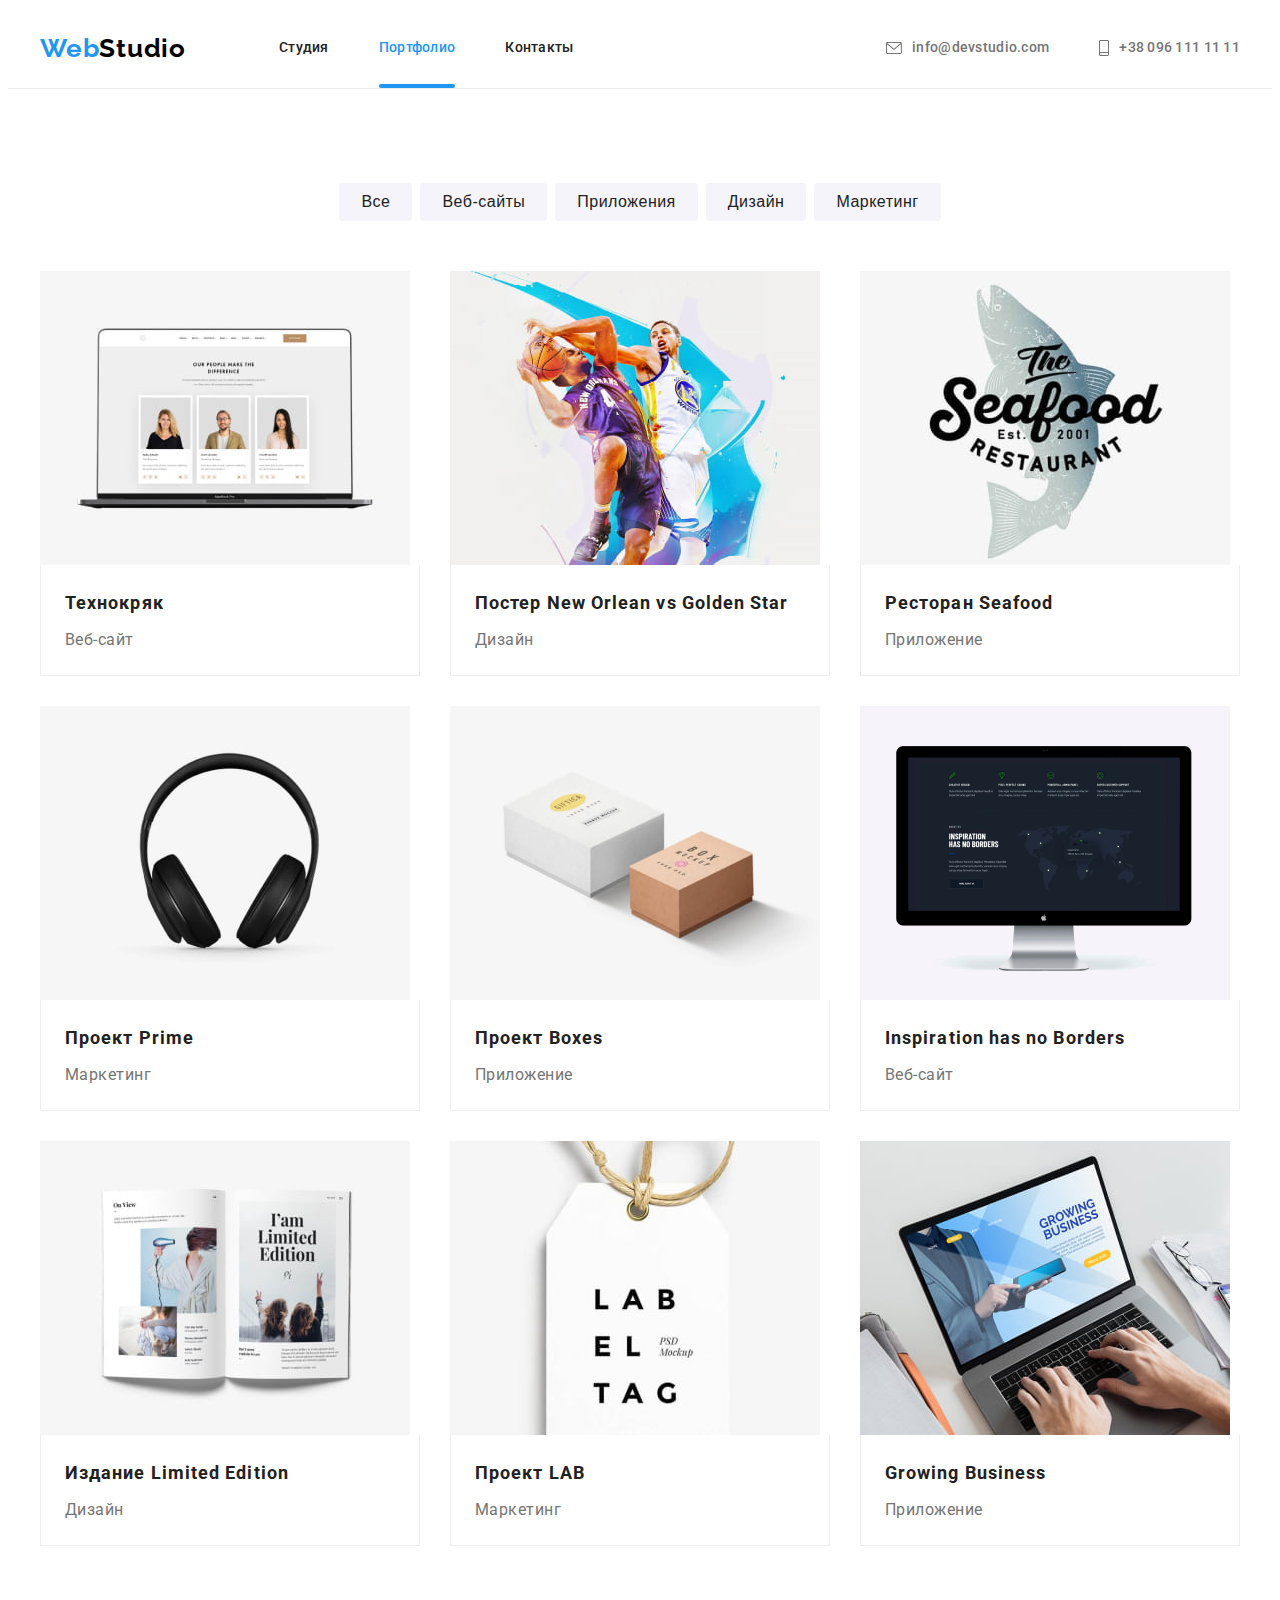
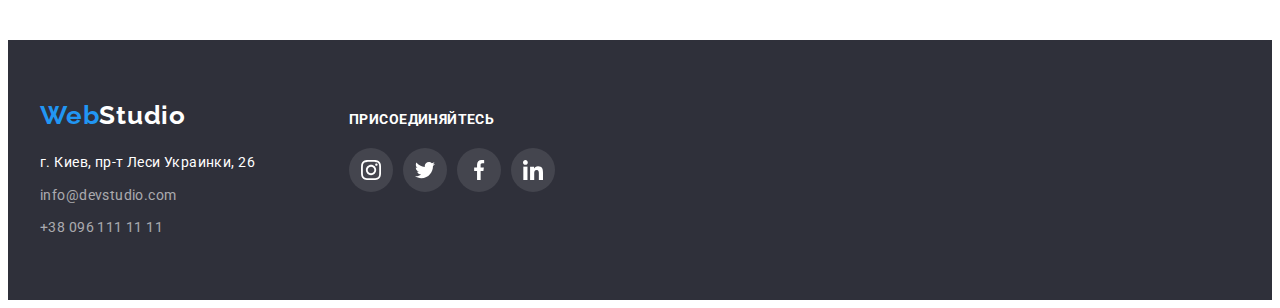
==== portfolio.html @ 1b076e42 "copy hw5 to hw6 and add  subscribe form" ====
<!DOCTYPE html>
<html lang="ru">

<head>
  <meta charset="UTF-8">
  <meta http-equiv="X-UA-Compatible" content="IE=edge">
  <meta name="viewport" content="width=device-width, initial-scale=1.0">
  <link rel="preconnect" href="https://fonts.gstatic.com">
  <link href="https://fonts.googleapis.com/css2?family=Raleway:wght@700&family=Roboto:wght@400;500;700;900&display=swap"
    rel="stylesheet">
  <link rel="stylesheet" href="https://cdnjs.cloudflare.com/ajax/libs/modern-normalize/1.0.0/modern-normalize.min.css"
    integrity="sha512-ISS7cAi1PEhQ8jnbJpJZMd29NlhNj4AWYyLOSp2CE/CsHxTCu+r+t0D2yoJudVrd0/8fTVPUVDzY5Tvli75u/g=="
    crossorigin="anonymous" referrerpolicy="no-referrer" />
  <link rel="stylesheet" href="./css/styles.css">
  <title>Портфолио</title>
</head>

<body>

  <!-- website header -->

  <header class="page-header">
    <div class="container head-container">
      <a class="logo link" href="./index.html"><span class="accent-color">Web</span>Studio</a>
      <nav class="navigation">
        <ul class="nav-list list">
          <li class="nav-list-item"><a class="nav-list-link link" href="./index.html">Студия</a></li>
          <li class="nav-list-item"><a class="nav-list-link link accent-color" href="./portfolio.html">Портфолио</a></li>
          <li class="nav-list-item"><a class="nav-list-link link" href="#contacts">Контакты</a></li>
        </ul>
      </nav>
      <ul class="page-header-contacts-list list">
        <li class="page-header-contacts-item">
          <a class="page-header-contacts-link link" href="mailto:info@devstudio.com">
            <svg class="envelope-icon contacts-icon" width="16" height="12">
              <use href="./images/icons.svg#icon-envelope"></use>
            </svg>
            info@devstudio.com
          </a>
        </li>
        <li class="page-header-contacts-item">
          <a class="page-header-contacts-link link" href="tel:+380961111111">
            <svg class="smartphone-icon contacts-icon" width="10" height="16">
              <use href="./images/icons.svg#icon-smartphone"></use>
            </svg>
            +38 096 111 11 11
          </a>
        </li>
      </ul>
    </div>
  </header>

  <main class="main-content">

      <!-- portfolio section -->
      
      <section class="section">
        <div class="container">
          <h1 class="visually-hidden">Портфолио</h1>
          
          <!-- projects filter -->
          
          <ul class="filter-list list">
            <li class="filter-list-item">
              <button class="filter-list-btn" type="button">Все</button>
            </li>
            <li class="filter-list-item">
              <button class="filter-list-btn" type="button">Веб-сайты</button>
            </li>
            <li class="filter-list-item">
              <button class="filter-list-btn" type="button">Приложения</button>
            </li>
            <li class="filter-list-item">
              <button class="filter-list-btn" type="button">Дизайн</button>
            </li>
            <li class="filter-list-item">
              <button class="filter-list-btn" type="button">Маркетинг</button>
            </li>
          </ul>
          
          <!-- projects list -->
          
          <ul class="projects-list list">
            <li class="projects-list-item">
              <a class="projects-list-item-link link" href="">
                <div class="projects-list-item-img-wrapper">
                  <img class="projects-list-item-img" src="./images/portfolio/tehnokryak.jpg" alt="Страница сайта" width="370"
                  height="294">
                  <p class="overlay-description">
                    Технокряк это современная площадка распространения коронавируса. 
                    Компании используют эту платформу для цифрового
                    шпионажа и атак на защищённые сервера конкурентов.
                  </p>
                </div>
                <div class="projects-card">
                  <h2 class="projects-list-item-name">Технокряк</h2>
                  <p class="projects-list-item-type">Веб-сайт</p>
                </div>
              </a>
            </li>
          
            <li class="projects-list-item">
              <a class="projects-list-item-link link" href="">
                <div class="projects-list-item-img-wrapper">
                  <img class="projects-list-item-img" src="./images/portfolio/new-orlean-vs-golden-star.jpg" alt="Постер" width="370"
                    height="294">
                  <p class="overlay-description"></p>
                </div>
                <div class="projects-card">
                  <h2 class="projects-list-item-name" lang="en">Постер New Orlean vs Golden Star</h2>
                  <p class="projects-list-item-type">Дизайн</p>
                </div>                
              </a>
            </li>
          
            <li class="projects-list-item">
              <a class="projects-list-item-link link" href="">
                <div class="projects-list-item-img-wrapper">
                  <img class="projects-list-item-img" src="./images/portfolio/seafood.jpg" alt="Логотип ресторана" width="370"
                    height="294">
                  <p class="overlay-description"></p>
                </div>
                <div class="projects-card">
                  <h2 class="projects-list-item-name" lang="en">Ресторан Seafood</h2>
                  <p class="projects-list-item-type">Приложение</p>
                </div>
              </a>
            </li>
          
            <li class="projects-list-item">
              <a class="projects-list-item-link link" href="">
                <div class="projects-list-item-img-wrapper">
                  <img class="projects-list-item-img" src="./images/portfolio/prime.jpg" 
                    alt="Наушники" width="370" height="294">
                  <p class="overlay-description"></p>
                </div>
                <div class="projects-card">
                <h2 class="projects-list-item-name" lang="en">Проект Prime</h2>
                <p class="projects-list-item-type">Маркетинг</p>
              </div>
              </a>
            </li>
          
            <li class="projects-list-item">
              <a class="projects-list-item-link link" href="">
                <div class="projects-list-item-img-wrapper">
                  <img class="projects-list-item-img" src="./images/portfolio/boxes.jpg" 
                    alt="Две коробки" width="370" height="294">
                  <p class="overlay-description"></p>
                </div>
                <div class="projects-card">
                  <h2 class="projects-list-item-name" lang="en">Проект Boxes</h2>
                  <p class="projects-list-item-type">Приложение</p>
                </div>
              </a>
            </li>
          
            <li class="projects-list-item">
              <a class="projects-list-item-link link" href="">
                <div class="projects-list-item-img-wrapper">
                  <img class="projects-list-item-img" src="./images/portfolio/inspiration-has-no-borders.jpg" alt="Страница сайта"
                    width="370" height="294">
                  <p class="overlay-description"></p>
                </div>
                <div class="projects-card">
                  <h2 class="projects-list-item-name" lang="en">Inspiration has no Borders</h2>
                  <p class="projects-list-item-type">Веб-сайт</p>
                </div>
              </a>
            </li>
          
            <li class="projects-list-item">
              <a class="projects-list-item-link link" href="">
                <div class="projects-list-item-img-wrapper">
                  <img class="projects-list-item-img" src="./images/portfolio/limited-edition.jpg" alt="Открытая книга" width="370"
                    height="294">
                  <p class="overlay-description"></p>
                </div>
                  <div class="projects-card">
                    <h2 class="projects-list-item-name" lang="en">Издание Limited Edition</h2>
                    <p class="projects-list-item-type">Дизайн</p>
                  </div>
              </a>
            </li>
          
            <li class="projects-list-item">
              <a class="projects-list-item-link link" href="">
                <div class="projects-list-item-img-wrapper">
                  <img class="projects-list-item-img" src="./images/portfolio/lab.jpg" alt="Бирка" 
                    width="370" height="294">
                  <p class="overlay-description"></p>
                </div>
                <div class="projects-card">
                  <h2 class="projects-list-item-name" lang="en">Проект LAB</h2>
                  <p class="projects-list-item-type">Маркетинг</p>
                </div>
              </a>
            </li>
          
            <li class="projects-list-item">
              <a class="projects-list-item-link link" href="">
                <div class="projects-list-item-img-wrapper">
                  <img class="projects-list-item-img" src="./images/portfolio/growing-business.jpg"
                    alt="Нотбкук с загруженным приложением" width="370" height="294">
                  <p class="overlay-description"></p>
                </div>
                <div class="projects-card">
                  <h2 class="projects-list-item-name" lang="en">Growing Business</h2>
                  <p class="projects-list-item-type">Приложение</p>
                </div>
              </a>
            </li>
          </ul>
        </div>
      </section>
  </main>

  <!-- footer content -->

  <footer class="page-footer-section">
    <div class="container footer-container">
      <div class="contacts-column">
        <a class="logo link alternate-logo-color" href="./index.html"><span class="accent-color">Web</span>Studio</a>
        <address id="contacts" class="page-footer-contacts">
          <ul class="page-footer-contacts-list list">
            <li class="page-footer-contacts-list-item"><a class="page-footer-contacts-list-link link"
                href="https://goo.gl/maps/BkVQLuisvxyrpe818" target="_blank" rel="noopener noreferrer nofollow">г. Киев,
                пр-т
                Леси Украинки, 26</a>
            </li>
            <li class="page-footer-contacts-list-item"><a
                class="page-footer-contacts-list-link footer-contacts-color link "
                href="mailto:info@devstudio.com">info@devstudio.com</a></li>
            <li class="page-footer-contacts-list-item"><a
                class="page-footer-contacts-list-link footer-contacts-color link " href="tel:+380961111111">+38 096 111 11
                11</a></li>
          </ul>
        </address>
      </div>
      <div class="footer-social">
        <b class="social-list-title">присоединяйтесь</b>
        <ul class="social-list footer-social-list list">
          <li class="social-list-item">
            <a href="" class="social-list-link dark-theme-icon-bgc">
              <svg class="social-icon dark-theme-icon">
                <use href="./images/icons.svg#icon-instagram"></use>
              </svg>
            </a>
          </li>
          <li class="social-list-item">
            <a href="" class="social-list-link dark-theme-icon-bgc">
              <svg class="social-icon dark-theme-icon">
                <use href="./images/icons.svg#icon-twitter"></use>
              </svg>
            </a>
          </li>
          <li class="social-list-item">
            <a href="" class="social-list-link dark-theme-icon-bgc">
              <svg class="social-icon dark-theme-icon">
                <use href="./images/icons.svg#icon-facebook"></use>
              </svg>
            </a>
          </li>
          <li class="social-list-item">
            <a href="" class="social-list-link dark-theme-icon-bgc">
              <svg class="social-icon dark-theme-icon">
                <use href="./images/icons.svg#icon-linkedin"></use>
              </svg>
            </a>
          </li>
        </ul>
      </div>
    </div>

  </footer>

</body>
</html>
---- css/styles.css ----
/* ------------------------- VARIABLES ------------------------- */

:root {
  --primary-text-color: #757575;
  --titles-text-color: #212121;
  --main-logo-color: #000000;
  --bg-color: #2f303a;
  --alternate-logo-color: #ffffff;
  --accent-color: #2196f3;
  --hover-modal-btn-color: #188ce8;
  --overlay-color: rgba(33, 150, 243, 0.9);
  --footer-contacts-color: rgba(255, 255, 255, 0.6);
  --filter-btn-color: #f5f4fa;
  --hr-border-color: #ececec;
  --card-border-color: #eeeeee;
  --link-icons-color: #afb1b8;
  --dark-theme-icon-bgc: rgba(255, 255, 255, 0.1);
  --dark-theme-input-color: rgba(255, 255, 255, 0.6)
  --dark-theme-border-color: rgba(255, 255, 255, 0.3);
  --logo-font-family: 'Raleway', 'Arial', 'Helvetica', sans-serif;
  --main-font-family: 'Roboto', 'Arial', 'Helvetica', sans-serif;
  --timing-func: cubic-bezier(0.4, 0, 0.2, 1);
}

/* ------------------------- END VARIABLES ------------------------- */

/* ------------------------- GLOBAL ------------------------- */

body {
  font-family: var(--main-font-family);
  color: var(--primary-text-color);
}

.link {
  text-decoration: none;
  color: inherit;
  transition: color 250ms var(--timing-func);
}

.list {
  list-style: none;
}

.container {
  width: 1200px;
  padding: 0 15px;
  margin: 0 auto;
}

/* Visual monitoring */
/* h1,
h2,
h3,
p,
a,
button,
ul,
li,
div,
span {
  outline: 1px solid yellow;
  background-color: grey;
} */

h1,
h2,
h3,
h4,
h5,
h6,
p,
button,
ul,
ol,
li {
  margin-top: 0;
  margin-bottom: 0;
}

ul {
  padding-left: 0;
}

img,
a,
b {
  display: block;
}

/* ------------------------- END GLOBAL ------------------------- */

/* ------------------------- COMPONENTS ------------------------- */

/* ------------------------- SECTION ------------------------- */

.section {
  padding-top: 94px;
  padding-bottom: 94px;
}

/* ------------------------- END SECTION ------------------------- */

/* ------------------------- LOGO ------------------------- */

.logo {
  font-family: var(--logo-font-family);
  font-weight: 700;
  font-size: 26px;
  line-height: 1.19;
  letter-spacing: 0.03em;
  color: var(--main-logo-color);

  animation-name: logo-animation;
  animation-timing-function: cubic-bezier(0.37, 0.6, 0.66, 0.82);
  animation-duration: 1200ms;
  animation-delay: 500ms;
}

.accent-color,
.nav-list-link.accent-color {
  color: var(--accent-color);
}

.logo.alternate-logo-color {
  color: var(--alternate-logo-color);
}

/* ------------------------- END LOGO ------------------------- */

/* ------------------------- MODAL BUTTON ------------------------- */

.modal-btn {
  padding-left: 32px;
  padding-right: 32px;
  padding-top: 10px;
  padding-bottom: 10px;

  font-weight: 700;
  font-size: 16px;
  line-height: 1.87;
  text-align: center;
  letter-spacing: 0.06em;
  color: var(--alternate-logo-color);
  background-color: var(--accent-color);
  cursor: pointer;
  border: none;
  border-radius: 4px;
  box-shadow: 0px 4px 4px rgba(0, 0, 0, 0.15);

  transition: background-color 250ms var(--timing-func);
}

.modal-btn:hover,
.modal-btn:focus {
  background-color: var(--hover-modal-btn-color);
}

/* ------------------------- END MODAL BUTTON ------------------------- */

/* ------------------------- FILTER BUTTON ------------------------- */

.filter-list-btn {
  padding-top: 6px;
  padding-right: 22px;
  padding-bottom: 6px;
  padding-left: 22px;

  font-weight: 500;
  font-size: 16px;
  line-height: 1.62;
  text-align: center;
  letter-spacing: 0.03em;
  color: var(--titles-text-color);
  background-color: var(--filter-btn-color);
  cursor: pointer;
  border: none;
  border-radius: 4px;

  transition: color 250ms var(--timing-func),
    background-color 250ms var(--timing-func),
    box-shadow 250ms var(--timing-func);
}

.filter-list-btn:hover,
.filter-list-btn:focus {
  background-color: var(--accent-color);
  color: var(--alternate-logo-color);
  box-shadow: 0px 3px 1px rgba(0, 0, 0, 0.1), 0px 1px 2px rgba(0, 0, 0, 0.08),
    0px 2px 2px rgba(0, 0, 0, 0.12);
}

/* ------------------------- END FILTER BUTTON ------------------------- */

/* ------------------------- TITLES ------------------------- */

.title {
  margin-bottom: 50px;

  font-size: 36px;
  line-height: 1.17;
  text-align: center;
  letter-spacing: 0.03em;
  color: var(--titles-text-color);
}

/* Hidden title */

.visually-hidden {
  position: absolute;
  width: 1px;
  height: 1px;
  margin: -1px;
  border: 0;
  padding: 0;

  white-space: nowrap;
  clip-path: inset(100%);
  clip: rect(0 0 0 0);
  overflow: hidden;
}

/* ------------------------- END TITLES ------------------------- */

/* ------------------------- HEADER ------------------------- */

.page-header {
  border-bottom-color: var(--hr-border-color);
  border-bottom-width: 1px;
  border-bottom-style: solid;
}

.head-container {
  display: flex;
  align-items: center;
}

.nav-list {
  display: flex;
  align-items: center;
}

.page-header-contacts-list {
  display: flex;
  margin-left: auto;
  align-items: center;
}

.logo {
  margin-right: 93px;
}

.nav-list-item:not(:last-child),
.page-header-contacts-item:not(:last-child) {
  margin-right: 50px;
}

.nav-list-link,
.page-header-contacts-link {
  position: relative;
  padding-top: 32px;
  padding-bottom: 32px;
  font-weight: 500;
  font-size: 14px;
  line-height: 1.14;
  letter-spacing: 0.02em;
}

.nav-list-link {
  color: var(--titles-text-color);
}

.nav-list-link::after {
  position: absolute;
  bottom: 0;
  content: '';
  display: block;
  width: 100%;
  height: 4px;
  border-radius: 2px;
  background-color: var(--accent-color);
  transform: scale(0);
  transition: transform 250ms var(--timing-func);
}

.nav-list-link.accent-color::after {
  transform: scale(1);
}

.nav-list-link:hover::after,
.nav-list-link:focus::after {
  transform: scale(1);
}

.nav-list-link:hover,
.nav-list-link:focus,
.page-header-contacts-link:hover,
.page-header-contacts-link:focus,
.page-footer-contacts-list-link:hover,
.page-footer-contacts-list-link:focus {
  color: var(--accent-color);
}

.page-header-contacts-link {
  display: flex;
  align-items: center;
}

.contacts-icon {
  margin-right: 10px;
  display: block;
  fill: currentColor;
}

/* ------------------------- END HEADER ------------------------- */

/* ------------------------- FOOTER ------------------------- */

.page-footer-section {
  padding-top: 60px;
  padding-bottom: 60px;
  background-color: var(--bg-color);
}

.footer-container {
  display: flex;
  align-items: baseline;
}

.contacts-column {
  margin-right: 70px;
}

.page-footer-contacts {
  margin-top: 20px;
  font-style: normal;
}

.page-footer-contacts-list-item {
  font-size: 14px;
  line-height: 1.71;
  letter-spacing: 0.03em;
  color: var(--alternate-logo-color);
}

.page-footer-contacts-list-item:not(:last-child) {
  margin-bottom: 9px;
}

.footer-contacts-color {
  color: var(--footer-contacts-color);
}

.social-list-title {
  margin-bottom: 20px;

  font-size: 14px;
  line-height: 1.14;
  letter-spacing: 0.03em;
  text-transform: uppercase;
  color: var(--alternate-logo-color);
}

.footer-form {
  margin-left: auto;
}

.footer-subscribe {
  display: flex;
}

.footer-subscribe-email {
  padding-top: 15px;
  padding-bottom: 15px;
  padding-left: 16px;
  width: 358px;
  margin-right: 12px;
  border-radius: 4px;
  border: 1px solid rgba(255, 255, 255, 0.3);
  box-shadow: 0px 4px 4px rgba(0, 0, 0, 0.15);
  background-color: var(--bg-color);
  color: var(--alternate-logo-color);
}

.footer-subscribe-btn:hover,
.footer-subscribe-btn:focus {
  box-shadow: 0px 4px 4px rgba(0, 0, 0, 0.15);
  background-color: var(--hover-modal-btn-color);
}

.footer-subscribe-email::placeholder {
  font-size: 16px;
  line-height: 1.25;
  letter-spacing: 0.03em;
  color: rgba(255, 255, 255, 0.3);
}

.footer-subscribe-btn {
  display: flex;
  align-items: center;
  padding-top: 10px;
  padding-right: 28px;
  padding-bottom: 10px;
  padding-left: 29px;
  cursor: pointer;
  border-radius: 4px;
  border: none;
  font-weight: 700;
  font-size: 16px;
  line-height: 1.87;
  text-align: center;
  letter-spacing: 0.06em;
  /* box-shadow: 0px 4px 4px rgba(0, 0, 0, 0.15); */
  color: var(--alternate-logo-color);
  background-color: var(--accent-color);
}

.subscribe-icon-send {
  width: 24px;
  height: 24px;
  margin-left: 10px;
  fill: currentColor;
}

/* ------------------------- END FOOTER ------------------------- */

/* ------------------------- SOCIAL ICONS ------------------------- */

.social-list {
  display: flex;
  justify-content: center;
}

.footer-social-list {
  display: flex;
  justify-content: flex-start;
}

.social-list-item:not(:last-child) {
  margin-right: 10px;
}

.personal-social-list {
  justify-content: center;
}

.social-list-link {
  display: flex;
  justify-content: center;
  align-items: center;
  width: 44px;
  height: 44px;
  border-radius: 50%;
}

.social-icon {
  width: 20px;
  height: 20px;
}

.light-theme-icon-bgc {
  background-color: var(--alternate-logo-color);
  transition: background-color 250ms var(--timing-func);
}

.light-theme-icon {
  fill: var(--link-icons-color);
  transition: fill 250ms var(--timing-func);
}

.social-list-link:hover,
.social-list-link:focus {
  background-color: var(--accent-color);
}

.light-theme-icon-bgc:hover .social-icon,
.light-theme-icon-bgc:focus .social-icon {
  fill: var(--alternate-logo-color);
}

.dark-theme-icon-bgc {
  background-color: var(--dark-theme-icon-bgc);
  transition: background-color 250ms var(--timing-func);
}

.dark-theme-icon {
  fill: var(--alternate-logo-color);
}

/* ------------------------- END SOCIAL ICONS ------------------------- */

/* ------------------------- END COMPONENTS ------------------------- */

/* ------------------------- HERO ------------------------- */

.hero-section {
  max-width: 1600px;
  margin-right: auto;
  margin-left: auto;
  background-color: var(--bg-color);
  background-image: linear-gradient(
      rgba(47, 48, 58, 0.4),
      rgba(47, 48, 58, 0.4)
    ),
    url(../images/hero/hero-bg.jpg);
  background-size: cover;
  background-position: center;
  padding-top: 200px;
  padding-bottom: 200px;
  text-align: center;
}

.hero-title {
  max-width: 696px;
  margin-left: auto;
  margin-right: auto;
  margin-bottom: 30px;

  font-weight: 900;
  font-size: 44px;
  line-height: 1.36;
  letter-spacing: 0.06em;
  text-transform: uppercase;
  color: var(--alternate-logo-color);
}

/* ------------------------- END HERO ------------------------- */

/* ------------------------- BENEFITS ------------------------- */

.benefits-section {
  padding-top: 94px;
  padding-bottom: 47px;
}

.benefits-list-item-title {
  margin-bottom: 10px;

  font-size: 14px;
  line-height: 1.14;
  letter-spacing: 0.03em;
  text-transform: uppercase;
  color: var(--titles-text-color);
}

.benefits-list {
  display: flex;
  flex-wrap: wrap;
  margin-left: -30px;
  margin-top: -30px;
}

.benefits-list-item {
  flex-basis: calc((100% - 120px) / 4);
  margin-left: 30px;
  margin-top: 30px;
}

.benefits-icon-bg {
  display: flex;
  justify-content: center;
  align-items: center;
  height: 120px;
  margin-bottom: 30px;
  border-radius: 4px;
  background-color: var(--filter-btn-color);
}

.benefits-icon {
  display: block;
  width: 70px;
  height: 70px;
}

.benefits-list-item-description {
  font-size: 14px;
  line-height: 1.71;
  letter-spacing: 0.03em;
}

/* ------------------------- END BENEFITS ------------------------- */

/* ------------------------- SERVICES ------------------------- */

.services-section {
  padding-top: 47px;
  padding-bottom: 94px;
}

.services-list {
  display: flex;
  flex-wrap: wrap;
  margin-left: -30px;
  margin-top: -30px;
}

.services-list-item {
  position: relative;
  flex-basis: calc((100% - 90px) / 3);
  margin-left: 30px;
  margin-top: 30px;
}

.servise-list-item-desctiprtion {
  position: absolute;
  bottom: 0;
  left: 0;
  width: 100%;
  padding-top: 27px;
  padding-bottom: 27px;
  padding-left: 24px;
  padding-right: 24px;
  font-weight: 700;
  font-size: 14px;
  line-height: 1.14;
  text-align: center;
  letter-spacing: 0.03em;
  text-transform: uppercase;
  background-color: rgba(47, 48, 58, 0.8);
  color: var(--alternate-logo-color);
}

/* ------------------------- END SERVICES ------------------------- */

/* ------------------------- TEAM ------------------------- */

.team {
  background-color: var(--filter-btn-color);
}

.team-list {
  text-align: center;
  display: flex;
  flex-wrap: wrap;
  margin-left: -30px;
  margin-top: -30px;
}

.team-list-item {
  flex-basis: calc((100% - 120px) / 4);
  margin-left: 30px;
  margin-top: 30px;
  box-shadow: 0px 1px 3px rgba(0, 0, 0, 0.12), 0px 1px 1px rgba(0, 0, 0, 0.14),
    0px 2px 1px rgba(0, 0, 0, 0.2);
  border-radius: 0px 0px 4px 4px;
  background-color: var(--alternate-logo-color);
}

.team-card {
  padding-top: 30px;
  padding-bottom: 30px;
  padding-left: 32px;
  padding-right: 32px;
}

.team-list-item-name {
  margin-bottom: 10px;
  font-weight: 500;
  font-size: 16px;
  line-height: 1.19;
  letter-spacing: 0.03em;
  color: var(--titles-text-color);
}

.team-list-item-work-position {
  margin-bottom: 16px;
  font-size: 16px;
  line-height: 1.19;
  letter-spacing: 0.03em;
}

/* ------------------------- END TEAM ------------------------- */

/* ------------------------- CLIENTS ------------------------- */

.clients-list {
  display: flex;
  flex-wrap: wrap;
  justify-content: center;
  margin-left: -30px;
  margin-top: -30px;
}

.clients-list-item {
  display: flex;
  justify-content: center;
  flex-basis: calc((100% - 180px) / 6);
  height: 92px;
  margin-left: 30px;
  margin-top: 30px;
}

.clients-list-link {
  display: flex;
  justify-content: center;
  align-items: center;
  width: 100%;
  height: 100%;
  border-width: 1px;
  border-style: solid;
  border-radius: 4px;
  border-color: var(--link-icons-color);
  transition: border-color 250ms var(--timing-func);
}

.client-icon {
  display: block;
  width: 106px;
  height: 60px;
}

.clients-list-link:hover,
.clients-list-link:focus {
  border-color: var(--accent-color);
}

.clients-list-link:hover .client-icon,
.clients-list-link:focus .client-icon {
  fill: var(--accent-color);
}

/* ------------------------- END CLIENTS ------------------------- */

/* ------------------------- PORTFOLIO ------------------------- */

.filter-list {
  display: flex;
  justify-content: center;
  flex-wrap: wrap;
  margin-bottom: 50px;
  margin-top: -8px;
}

.filter-list-item {
  margin-top: 8px;
}

.filter-list-item:not(:last-child) {
  margin-right: 8px;
}

.projects-list {
  display: flex;
  flex-wrap: wrap;
  margin-left: -30px;
  margin-top: -30px;
}

.projects-list-item {
  flex-basis: calc((100% - 90px) / 3);
  margin-left: 30px;
  margin-top: 30px;
}

.projects-list-item-link {
  transition: box-shadow 250ms var(--timing-func);
}

.projects-list-item-link:hover,
.projects-list-item-link:focus {
  box-shadow: 0px 1px 1px rgba(0, 0, 0, 0.12), 0px 4px 4px rgba(0, 0, 0, 0.06),
    1px 4px 6px rgba(0, 0, 0, 0.16);
}

.projects-list-item-img-wrapper {
  position: relative;
  overflow: hidden;
}

.overlay-description {
  position: absolute;
  top: 0;
  left: 0;
  transform: translateY(100%);
  overflow: auto;

  padding-top: 63px;
  padding-right: 24px;
  padding-bottom: 63px;
  padding-left: 24px;
  width: 100%;
  height: 100%;

  font-size: 18px;
  line-height: 1.56;
  letter-spacing: 0.03em;
  background-color: var(--overlay-color);
  color: var(--alternate-logo-color);

  transition: transform 250ms var(--timing-func);
}

.projects-list-item-link:hover .overlay-description,
.projects-list-item-link:focus .overlay-description {
  transform: translateY(0);
}

.projects-card {
  padding-top: 20px;
  padding-bottom: 20px;
  padding-left: 24px;
  padding-right: 24px;
  border-bottom: 1px solid var(--card-border-color);
  border-right: 1px solid var(--card-border-color);
  border-left: 1px solid var(--card-border-color);
}

.projects-list-item-name {
  margin-bottom: 4px;
  font-size: 18px;
  line-height: 2;
  letter-spacing: 0.06em;
  color: var(--titles-text-color);
}

.projects-list-item-type {
  font-size: 16px;
  line-height: 1.87;
  letter-spacing: 0.03em;
}

/* ------------------------- END PORTFOLIO ------------------------- */

/* ------------------------- MODAL WINDOW ------------------------- */

.backdrop {
  position: fixed;
  top: 0;
  left: 0;
  width: 100vw;
  height: 100vh;
  background-color: rgba(0, 0, 0, 0.2);
  z-index: 100;
  transition: opacity 250ms var(--timing-func),
    visibility 250ms var(--timing-func);
}

.is-hidden-backdrop {
  opacity: 0;
  visibility: hidden;
  pointer-events: none;
}

.modal-window {
  position: absolute;
  top: 50%;
  left: 50%;
  width: 528px;
  /* temporary */
  min-height: 400px;
  transform: translate(-50%, -50%) scaleY(1);
  border-radius: 4px;
  background-color: var(--alternate-logo-color);
  transition: transform 250ms var(--timing-func);
}

.is-hidden-modal {
  transform: translate(-50%, -50%) scaleY(0);
}

.modal-close {
  position: absolute;
  top: 8px;
  right: 8px;
  display: flex;
  justify-content: center;
  align-items: center;
  width: 30px;
  height: 30px;
  border-radius: 50%;
  cursor: pointer;
  background-color: transparent;
  border: 1px solid rgba(0, 0, 0, 0.1);
}

.close-icon {
  width: 10px;
  height: 10px;
  fill: var(--main-logo-color);
}

/* ------------------------- END MODAL WINDOW ------------------------- */

/* ------------------------ ANIMATION ------------------------- */

@keyframes logo-animation {
  0% {
    transform: scale(1, 1);
  }
  40% {
    transform: scale(0.85, 1.6);
  }
  55% {
    transform: scale(1, 0.6);
  }
  65% {
    transform: scale(1, 1.5);
  }
  75% {
    transform: scale(1, 0.8);
  }
  85% {
    transform: scale(1, 1.1);
  }
  95% {
    transform: scale(1, 0.9);
  }
  100% {
    transform: scale(1, 1);
  }
}

/* ------------------------ END ANIMATION ------------------------- */
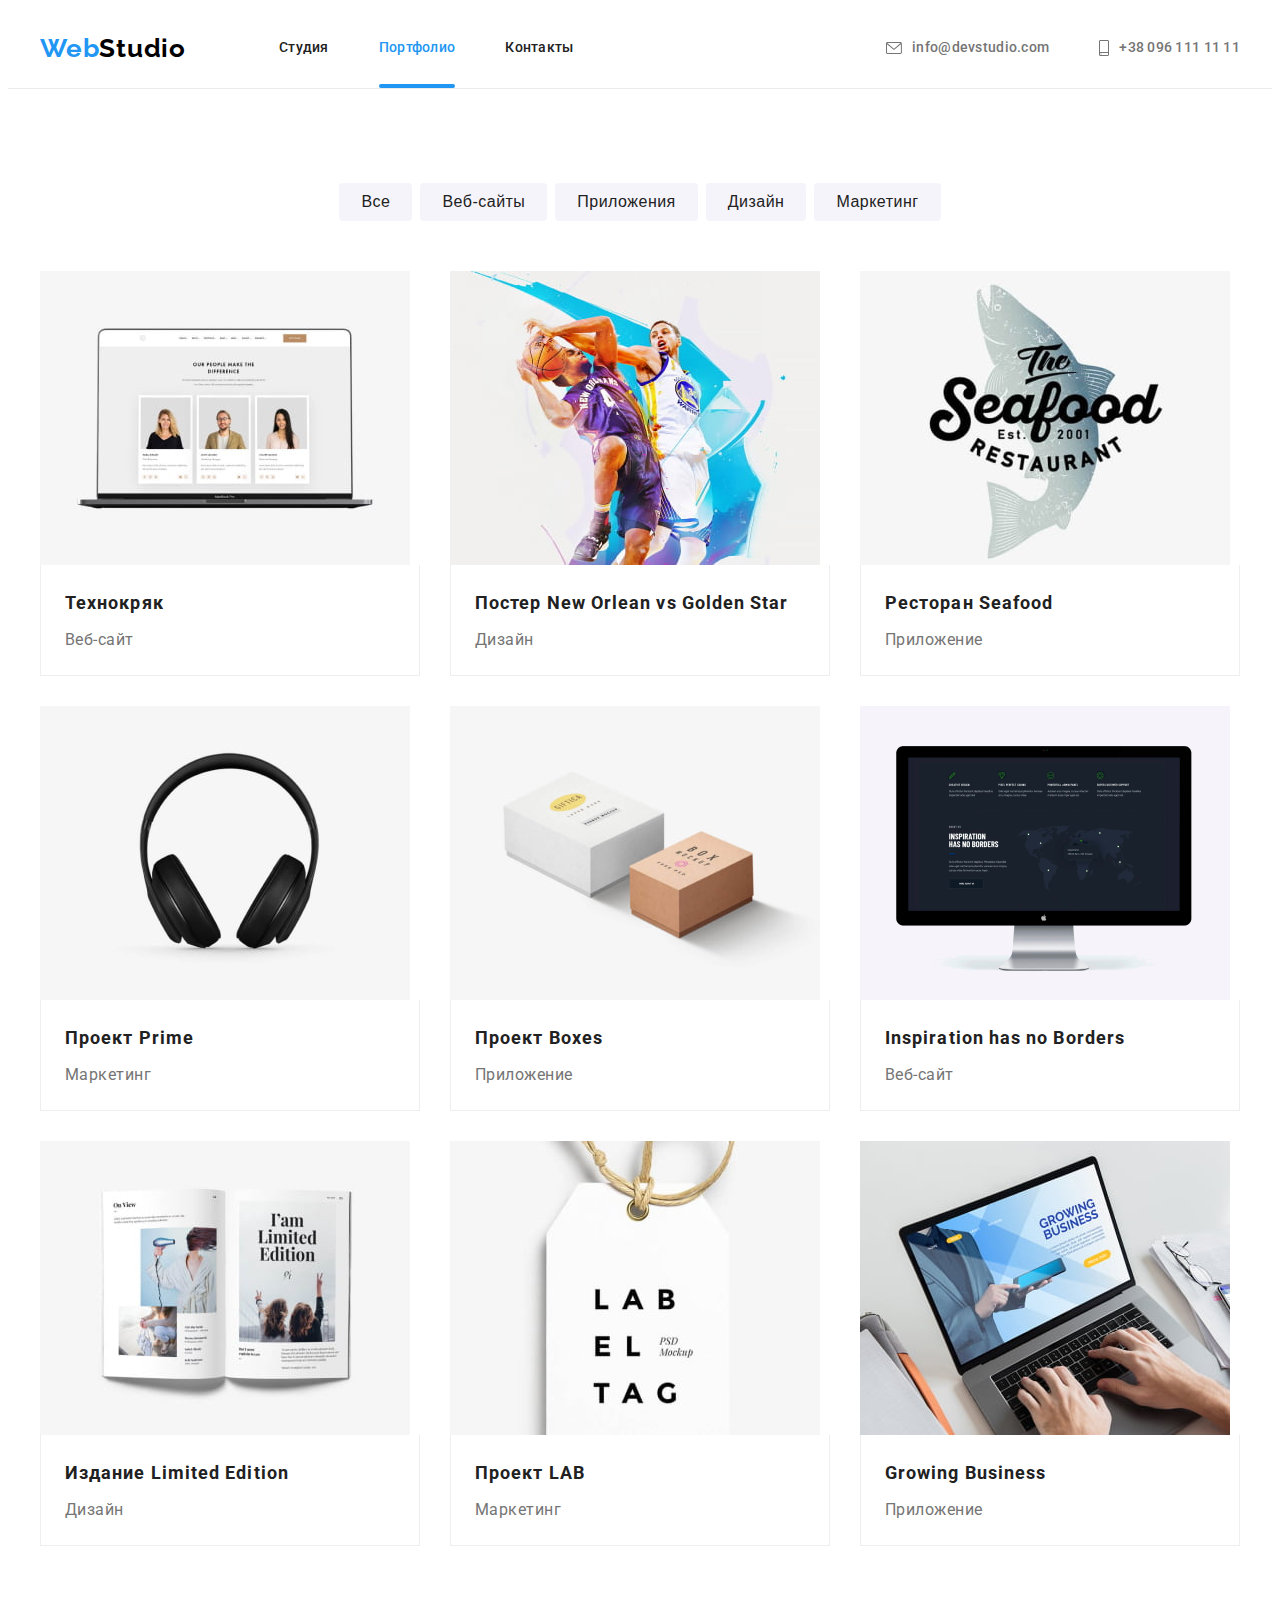
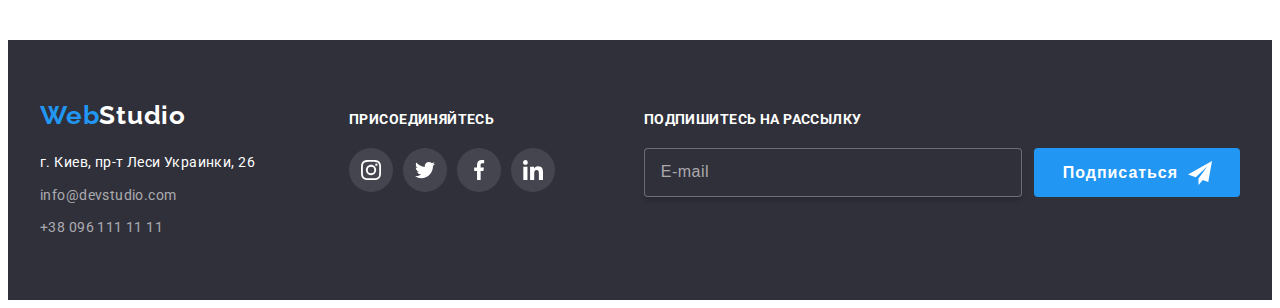
==== commit 2087e468: "markup modal form, add icons" ====
--- a/portfolio.html
+++ b/portfolio.html
@@ -224,16 +224,13 @@
         <address id="contacts" class="page-footer-contacts">
           <ul class="page-footer-contacts-list list">
             <li class="page-footer-contacts-list-item"><a class="page-footer-contacts-list-link link"
-                href="https://goo.gl/maps/BkVQLuisvxyrpe818" target="_blank" rel="noopener noreferrer nofollow">г. Киев,
-                пр-т
+                href="https://goo.gl/maps/BkVQLuisvxyrpe818" target="_blank" rel="noopener noreferrer nofollow">г. Киев, пр-т
                 Леси Украинки, 26</a>
             </li>
-            <li class="page-footer-contacts-list-item"><a
-                class="page-footer-contacts-list-link footer-contacts-color link "
+            <li class="page-footer-contacts-list-item"><a class="page-footer-contacts-list-link footer-contacts-color link "
                 href="mailto:info@devstudio.com">info@devstudio.com</a></li>
-            <li class="page-footer-contacts-list-item"><a
-                class="page-footer-contacts-list-link footer-contacts-color link " href="tel:+380961111111">+38 096 111 11
-                11</a></li>
+            <li class="page-footer-contacts-list-item"><a class="page-footer-contacts-list-link footer-contacts-color link "
+                href="tel:+380961111111">+38 096 111 11 11</a></li>
           </ul>
         </address>
       </div>
@@ -241,28 +238,28 @@
         <b class="social-list-title">присоединяйтесь</b>
         <ul class="social-list footer-social-list list">
           <li class="social-list-item">
-            <a href="" class="social-list-link dark-theme-icon-bgc">
+            <a href="" class="social-list-link dark-theme-icon-bgc link">
               <svg class="social-icon dark-theme-icon">
                 <use href="./images/icons.svg#icon-instagram"></use>
               </svg>
             </a>
           </li>
           <li class="social-list-item">
-            <a href="" class="social-list-link dark-theme-icon-bgc">
+            <a href="" class="social-list-link dark-theme-icon-bgc link">
               <svg class="social-icon dark-theme-icon">
                 <use href="./images/icons.svg#icon-twitter"></use>
               </svg>
             </a>
           </li>
           <li class="social-list-item">
-            <a href="" class="social-list-link dark-theme-icon-bgc">
+            <a href="" class="social-list-link dark-theme-icon-bgc link">
               <svg class="social-icon dark-theme-icon">
                 <use href="./images/icons.svg#icon-facebook"></use>
               </svg>
             </a>
           </li>
           <li class="social-list-item">
-            <a href="" class="social-list-link dark-theme-icon-bgc">
+            <a href="" class="social-list-link dark-theme-icon-bgc link">
               <svg class="social-icon dark-theme-icon">
                 <use href="./images/icons.svg#icon-linkedin"></use>
               </svg>
@@ -270,8 +267,21 @@
           </li>
         </ul>
       </div>
+      <div class="footer-form">
+        <b class="social-list-title">Подпишитесь на рассылку</b>
+        <form class="footer-subscribe" name="subscribe-form" 
+          method="GET" autocomplete="on">
+          <label for="email"></label>
+          <input class="footer-subscribe-email" type="email" name="email" id="email" placeholder="E-mail" required>
+          <button class="footer-subscribe-btn" type="submit">Подписаться
+            <svg class="subscribe-icon-send">
+              <use href="./images/icons.svg#icon-send"></use>
+            </svg>
+          </button>
+        </form>
+      </div>
+
     </div>
-
   </footer>
 
 </body>
--- a/css/styles.css
+++ b/css/styles.css
@@ -15,8 +15,8 @@
   --card-border-color: #eeeeee;
   --link-icons-color: #afb1b8;
   --dark-theme-icon-bgc: rgba(255, 255, 255, 0.1);
-  --dark-theme-input-color: rgba(255, 255, 255, 0.6)
   --dark-theme-border-color: rgba(255, 255, 255, 0.3);
+  --modal-placeholder-color: rgba(117, 117, 117, 0.5);
   --logo-font-family: 'Raleway', 'Arial', 'Helvetica', sans-serif;
   --main-font-family: 'Roboto', 'Arial', 'Helvetica', sans-serif;
   --timing-func: cubic-bezier(0.4, 0, 0.2, 1);
@@ -57,9 +57,13 @@
 ul,
 li,
 div,
-span {
+span,
+form,
+input,
+label,
+textarea {
   outline: 1px solid yellow;
-  background-color: grey;
+  background-color: rgb(220, 220, 220);
 } */
 
 h1,
@@ -360,6 +364,8 @@
   color: var(--alternate-logo-color);
 }
 
+/* footer form */
+
 .footer-form {
   margin-left: auto;
 }
@@ -391,7 +397,7 @@
   font-size: 16px;
   line-height: 1.25;
   letter-spacing: 0.03em;
-  color: rgba(255, 255, 255, 0.3);
+  color: var(--footer-contacts-color);
 }
 
 .footer-subscribe-btn {
@@ -421,6 +427,8 @@
   fill: currentColor;
 }
 
+/* end footer form */
+
 /* ------------------------- END FOOTER ------------------------- */
 
 /* ------------------------- SOCIAL ICONS ------------------------- */
@@ -872,11 +880,186 @@
   border: 1px solid rgba(0, 0, 0, 0.1);
 }
 
+.modal-close:focus .close-icon,
+.modal-close:hover .close-icon {
+  fill: var(--accent-color);
+}
+
 .close-icon {
   width: 10px;
   height: 10px;
   fill: var(--main-logo-color);
-}
+  transition: fill 250ms var(--timing-func);
+}
+
+/* ------------------------- MODAL FORM ------------------------- */
+
+.callback-form {
+  display: flex;
+  flex-direction: column;
+  padding-top: 40px;
+  padding-right: 40px;
+  padding-bottom: 40px;
+  padding-left: 40px;
+  text-align: center;
+}
+
+.callback-form-title {
+  margin-bottom: 12px;
+  font-size: 20px;
+  line-height: 1.15;
+  letter-spacing: 0.03em;
+  color: var(--titles-text-color);
+}
+
+.callback-form-label {
+  font-size: 12px;
+  line-height: 1.17;
+  letter-spacing: 0.01em;
+  margin-bottom: 4px;
+  text-align: left;
+}
+
+.callback-form-input,
+.callback-form-textarea {
+  width: 100%;
+  font-size: 14px;
+  line-height: 1.14;
+  letter-spacing: 0.01em;
+  border: 1px solid rgba(33, 33, 33, 0.2);
+  border-radius: 4px;
+  color: var(--titles-text-color);
+}
+
+.callback-form-input {
+  height: 40px;
+  padding-left: 42px;
+  transition: border-color 250ms var(--timing-func);
+}
+
+/* визаулизация валидации */
+/* .callback-form-input:required:focus:not(:placeholder-shown):valid {
+  border-color: green;
+}
+
+.callback-form-input:required:focus:not(:placeholder-shown):invalid {
+  border-color: red;
+} */
+
+.callback-form-textarea {
+  margin-bottom: 20px;
+  resize: none;
+  min-height: 120px;
+  padding-top: 12px;
+  padding-left: 16px;
+  padding-bottom: 12px;
+  padding-right: 16px;
+  transition: border-color 250ms var(--timing-func);
+}
+
+.callback-form-input:focus,
+.callback-form-textarea:focus {
+  border-color: var(--accent-color);
+  outline: none;
+}
+
+.callback-form-input:focus + .form-input-icon {
+  fill: var(--accent-color);
+}
+
+.callback-form-textarea::placeholder {
+  font-size: 14px;
+  line-height: 1.14;
+  letter-spacing: 0.01em;
+  color: var(--modal-placeholder-color);
+}
+
+.form-input-wrapper {
+  position: relative;
+  margin-bottom: 10px;
+}
+
+.form-input-icon {
+  position: absolute;
+  width: 18px;
+  height: 18px;
+  top: 50%;
+  left: 12px;
+  transform: translateY(-50%);
+  fill: var(--titles-text-color);
+  transition: fill 250ms var(--timing-func);
+}
+
+.callback-form-policy {
+  display: flex;
+  justify-content: center;
+  align-items: center;
+  font-size: 14px;
+  line-height: 1.71;
+  letter-spacing: 0.03em;
+  margin-bottom: 30px;
+}
+
+.agreement-icon {
+  margin-right: 7px;
+  border-radius: 2px;
+  border: 2px solid var(--titles-text-color);
+  cursor: pointer;
+  width: 16px;
+  height: 15px;
+  background-size: contain;
+  fill: var(--alternate-logo-color);
+}
+
+.agreement-check:not(:checked):focus + .agreement-icon {
+  outline: 1px solid var(--accent-color);
+  outline-offset: 2px;
+}
+
+.agreement-check:focus + .agreement-icon {
+  outline: 1px solid var(--titles-text-color);
+  outline-offset: 2px;
+}
+
+/* Альтернативный способ подсветки чекбокса при фокусе */
+/* .callback-form-policy:focus-within {
+  outline: 1px solid var(--accent-color);
+} */
+
+.agreement-check:checked + .agreement-icon {
+  background-color: var(--accent-color);
+  border: none;
+  transform: rotate(360deg);
+}
+
+.callback-form-policy-link {
+  color: var(--accent-color);
+}
+
+.callback-form-send-btn {
+  align-self: center;
+  padding-top: 10px;
+  padding-right: 55px;
+  padding-bottom: 10px;
+  padding-left: 55px;
+  border: none;
+  border-radius: 4px;
+  font-weight: bold;
+  font-size: 16px;
+  line-height: 1.87;
+  letter-spacing: 0.06em;
+  color: var(--alternate-logo-color);
+  background-color: var(--accent-color);
+  box-shadow: 0px 4px 4px rgba(0, 0, 0, 0.15);
+  transition: background-color 250ms var(--timing-func);
+}
+
+.callback-form-send-btn:hover,
+.callback-form-send-btn:focus {
+  background-color: var(--hover-modal-btn-color);
+}
+
+/* ------------------------- END MODAL FORM ------------------------- */
 
 /* ------------------------- END MODAL WINDOW ------------------------- */
 
